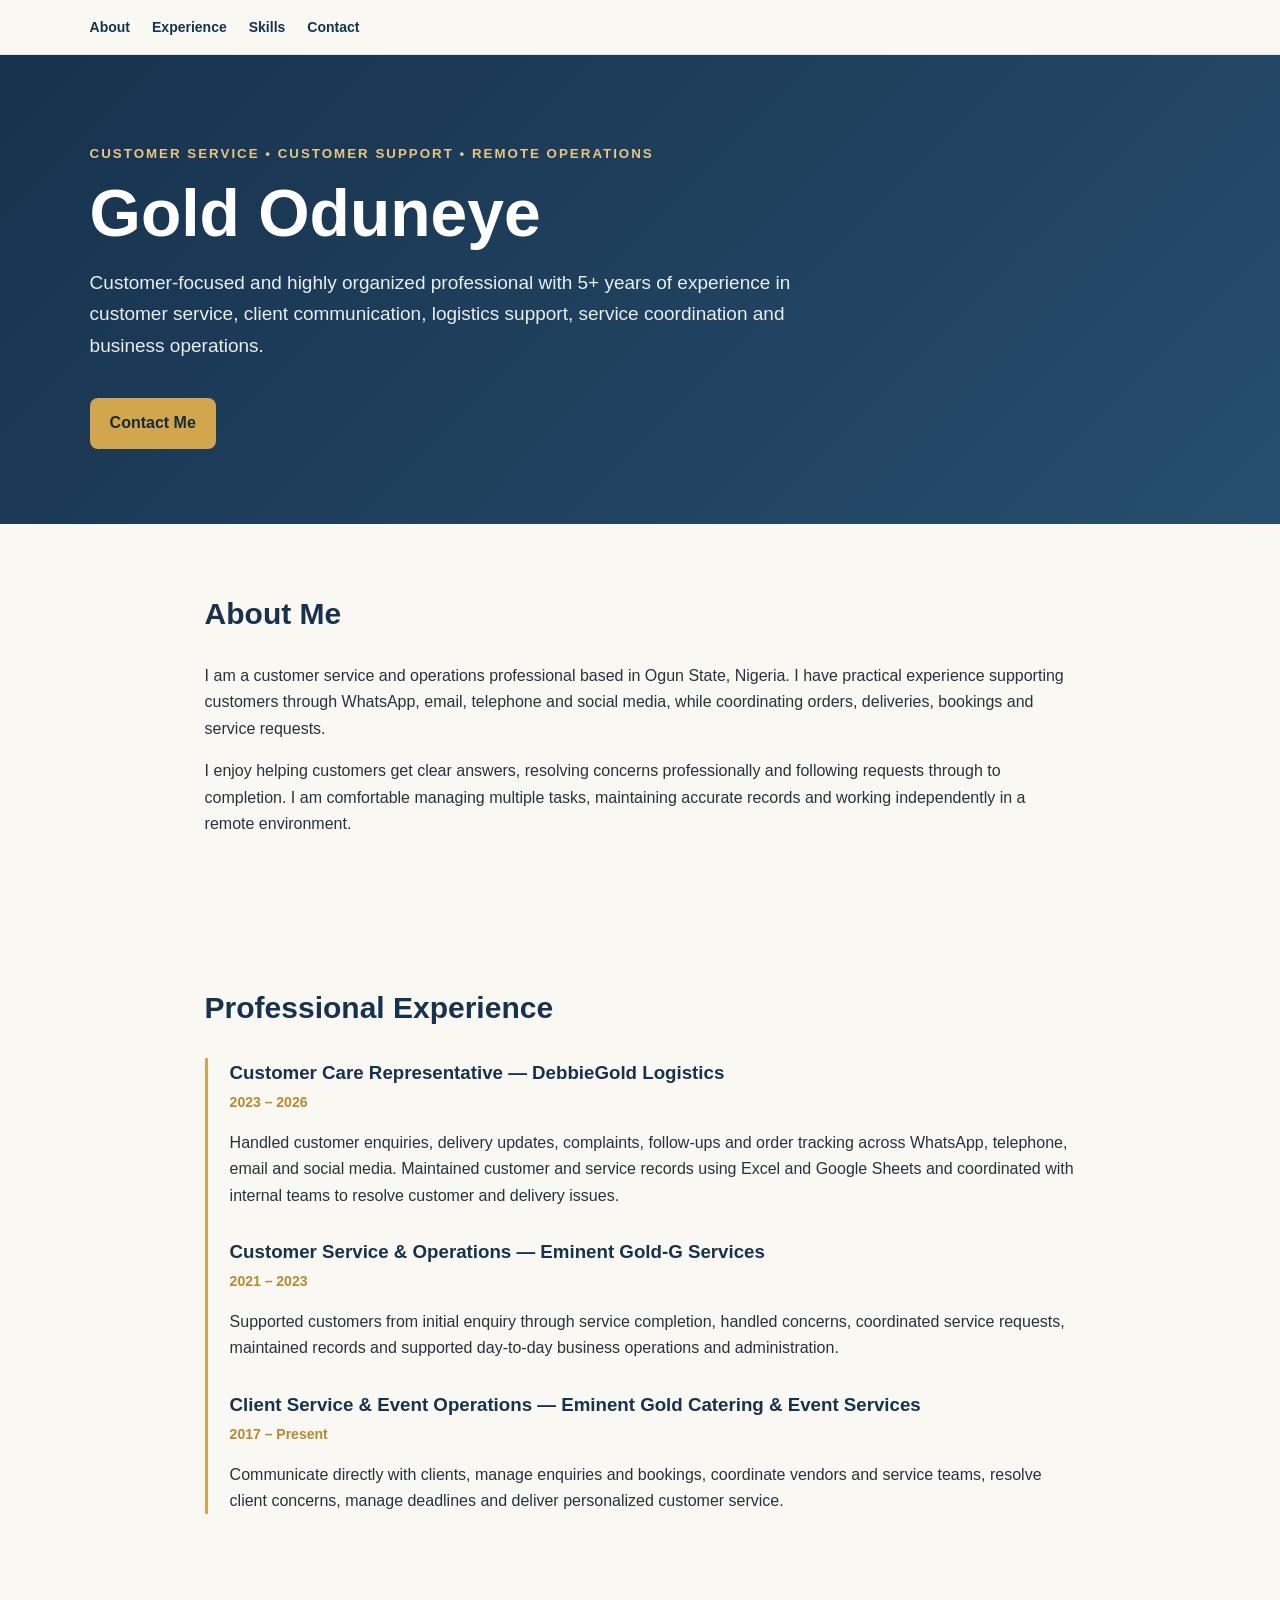
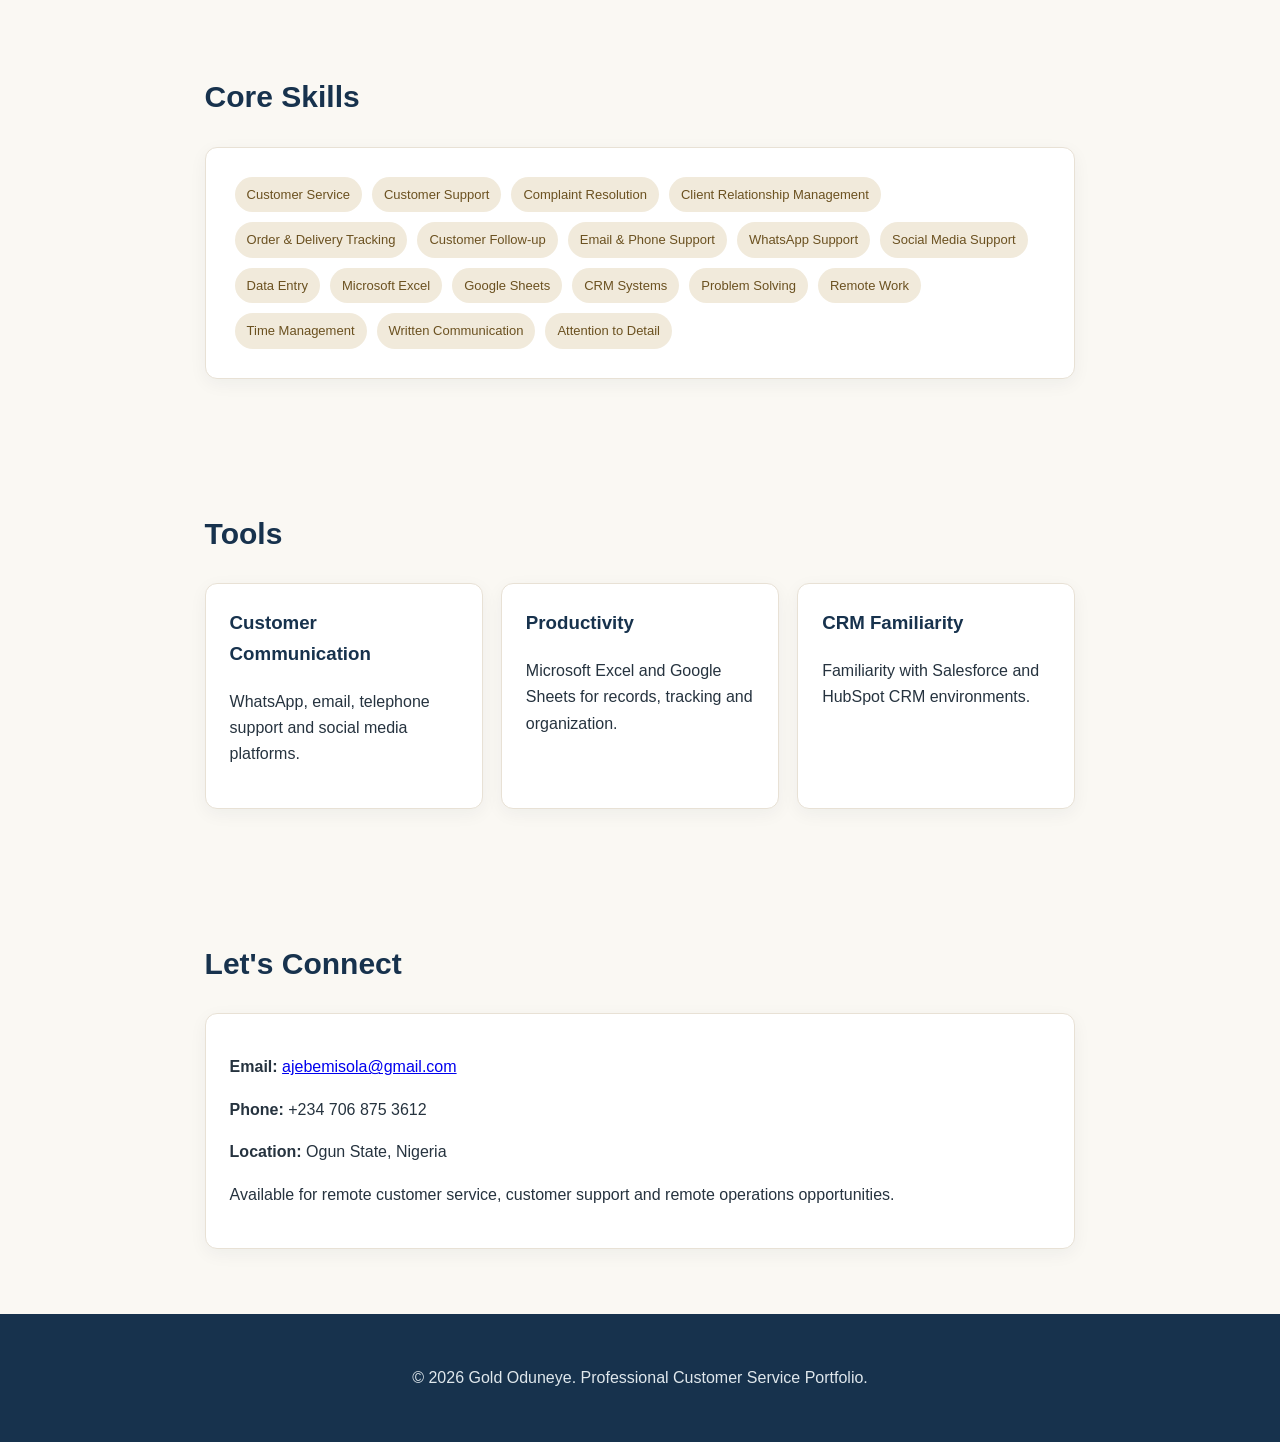
==== index.html @ 8d3b5a79 "Add files via upload" ====
<!doctype html>
<html lang="en">
<head>
<meta charset="utf-8">
<meta name="viewport" content="width=device-width,initial-scale=1">
<title>Gold Oduneye | Customer Service & Remote Operations</title>
<meta name="description" content="Professional portfolio of Gold Oduneye, Customer Service and Remote Operations professional.">
<style>
:root{--navy:#17324d;--gold:#b8892f;--cream:#faf8f3;--ink:#26333f;--muted:#65727d;--white:#fff}
*{box-sizing:border-box}body{margin:0;font-family:Arial,Helvetica,sans-serif;color:var(--ink);background:var(--cream);line-height:1.65}
nav{position:sticky;top:0;background:rgba(250,248,243,.97);border-bottom:1px solid #e8e1d5;padding:14px 7%;z-index:5}
nav a{color:var(--navy);text-decoration:none;margin-right:22px;font-weight:600;font-size:14px}
.hero{background:linear-gradient(135deg,var(--navy),#274e6e);color:#fff;padding:85px 7% 75px}
.hero small{color:#e7c77e;font-weight:700;letter-spacing:2px;text-transform:uppercase}
h1{font-size:clamp(38px,7vw,66px);line-height:1.05;margin:12px 0}
.hero p{max-width:760px;font-size:19px;color:#e9eef2}
.btn{display:inline-block;margin-top:18px;background:#d2a64d;color:#172b3e;text-decoration:none;font-weight:700;padding:12px 20px;border-radius:8px}
section{max-width:1050px;margin:auto;padding:65px 7%}
h2{font-size:30px;color:var(--navy);margin:0 0 25px}
.grid{display:grid;grid-template-columns:repeat(auto-fit,minmax(250px,1fr));gap:18px}
.card{background:var(--white);padding:24px;border-radius:12px;border:1px solid #e8e1d5;box-shadow:0 5px 18px rgba(20,40,55,.05)}
.card h3{color:var(--navy);margin-top:0}
.tag{display:inline-block;background:#f1eadb;color:#6b5120;border-radius:20px;padding:7px 12px;margin:5px;font-size:13px}
.timeline{border-left:3px solid #d2a64d;padding-left:22px}.timeline article{margin-bottom:28px}
.timeline h3{margin-bottom:2px;color:var(--navy)}.date{color:var(--gold);font-weight:700;font-size:14px}
footer{background:var(--navy);color:#dfe7ec;text-align:center;padding:35px 7%}footer a{color:#e7c77e}
</style>
</head>
<body>
<nav><a href="#about">About</a><a href="#experience">Experience</a><a href="#skills">Skills</a><a href="#contact">Contact</a></nav>
<header class="hero">
<small>Customer Service • Customer Support • Remote Operations</small>
<h1>Gold Oduneye</h1>
<p>Customer-focused and highly organized professional with 5+ years of experience in customer service, client communication, logistics support, service coordination and business operations.</p>
<a class="btn" href="mailto:ajebemisola@gmail.com">Contact Me</a>
</header>
<section id="about"><h2>About Me</h2>
<p>I am a customer service and operations professional based in Ogun State, Nigeria. I have practical experience supporting customers through WhatsApp, email, telephone and social media, while coordinating orders, deliveries, bookings and service requests.</p>
<p>I enjoy helping customers get clear answers, resolving concerns professionally and following requests through to completion. I am comfortable managing multiple tasks, maintaining accurate records and working independently in a remote environment.</p></section>
<section id="experience"><h2>Professional Experience</h2><div class="timeline">
<article><h3>Customer Care Representative — DebbieGold Logistics</h3><div class="date">2023 – 2026</div><p>Handled customer enquiries, delivery updates, complaints, follow-ups and order tracking across WhatsApp, telephone, email and social media. Maintained customer and service records using Excel and Google Sheets and coordinated with internal teams to resolve customer and delivery issues.</p></article>
<article><h3>Customer Service & Operations — Eminent Gold-G Services</h3><div class="date">2021 – 2023</div><p>Supported customers from initial enquiry through service completion, handled concerns, coordinated service requests, maintained records and supported day-to-day business operations and administration.</p></article>
<article><h3>Client Service & Event Operations — Eminent Gold Catering & Event Services</h3><div class="date">2017 – Present</div><p>Communicate directly with clients, manage enquiries and bookings, coordinate vendors and service teams, resolve client concerns, manage deadlines and deliver personalized customer service.</p></article>
</div></section>
<section id="skills"><h2>Core Skills</h2><div class="card">
<span class="tag">Customer Service</span><span class="tag">Customer Support</span><span class="tag">Complaint Resolution</span><span class="tag">Client Relationship Management</span><span class="tag">Order & Delivery Tracking</span><span class="tag">Customer Follow-up</span><span class="tag">Email & Phone Support</span><span class="tag">WhatsApp Support</span><span class="tag">Social Media Support</span><span class="tag">Data Entry</span><span class="tag">Microsoft Excel</span><span class="tag">Google Sheets</span><span class="tag">CRM Systems</span><span class="tag">Problem Solving</span><span class="tag">Remote Work</span><span class="tag">Time Management</span><span class="tag">Written Communication</span><span class="tag">Attention to Detail</span>
</div></section>
<section><h2>Tools</h2><div class="grid">
<div class="card"><h3>Customer Communication</h3><p>WhatsApp, email, telephone support and social media platforms.</p></div>
<div class="card"><h3>Productivity</h3><p>Microsoft Excel and Google Sheets for records, tracking and organization.</p></div>
<div class="card"><h3>CRM Familiarity</h3><p>Familiarity with Salesforce and HubSpot CRM environments.</p></div>
</div></section>
<section id="contact"><h2>Let's Connect</h2><div class="card">
<p><strong>Email:</strong> <a href="mailto:ajebemisola@gmail.com">ajebemisola@gmail.com</a></p>
<p><strong>Phone:</strong> +234 706 875 3612</p><p><strong>Location:</strong> Ogun State, Nigeria</p>
<p>Available for remote customer service, customer support and remote operations opportunities.</p>
</div></section>
<footer><p>© 2026 Gold Oduneye. Professional Customer Service Portfolio.</p></footer>
</body></html>
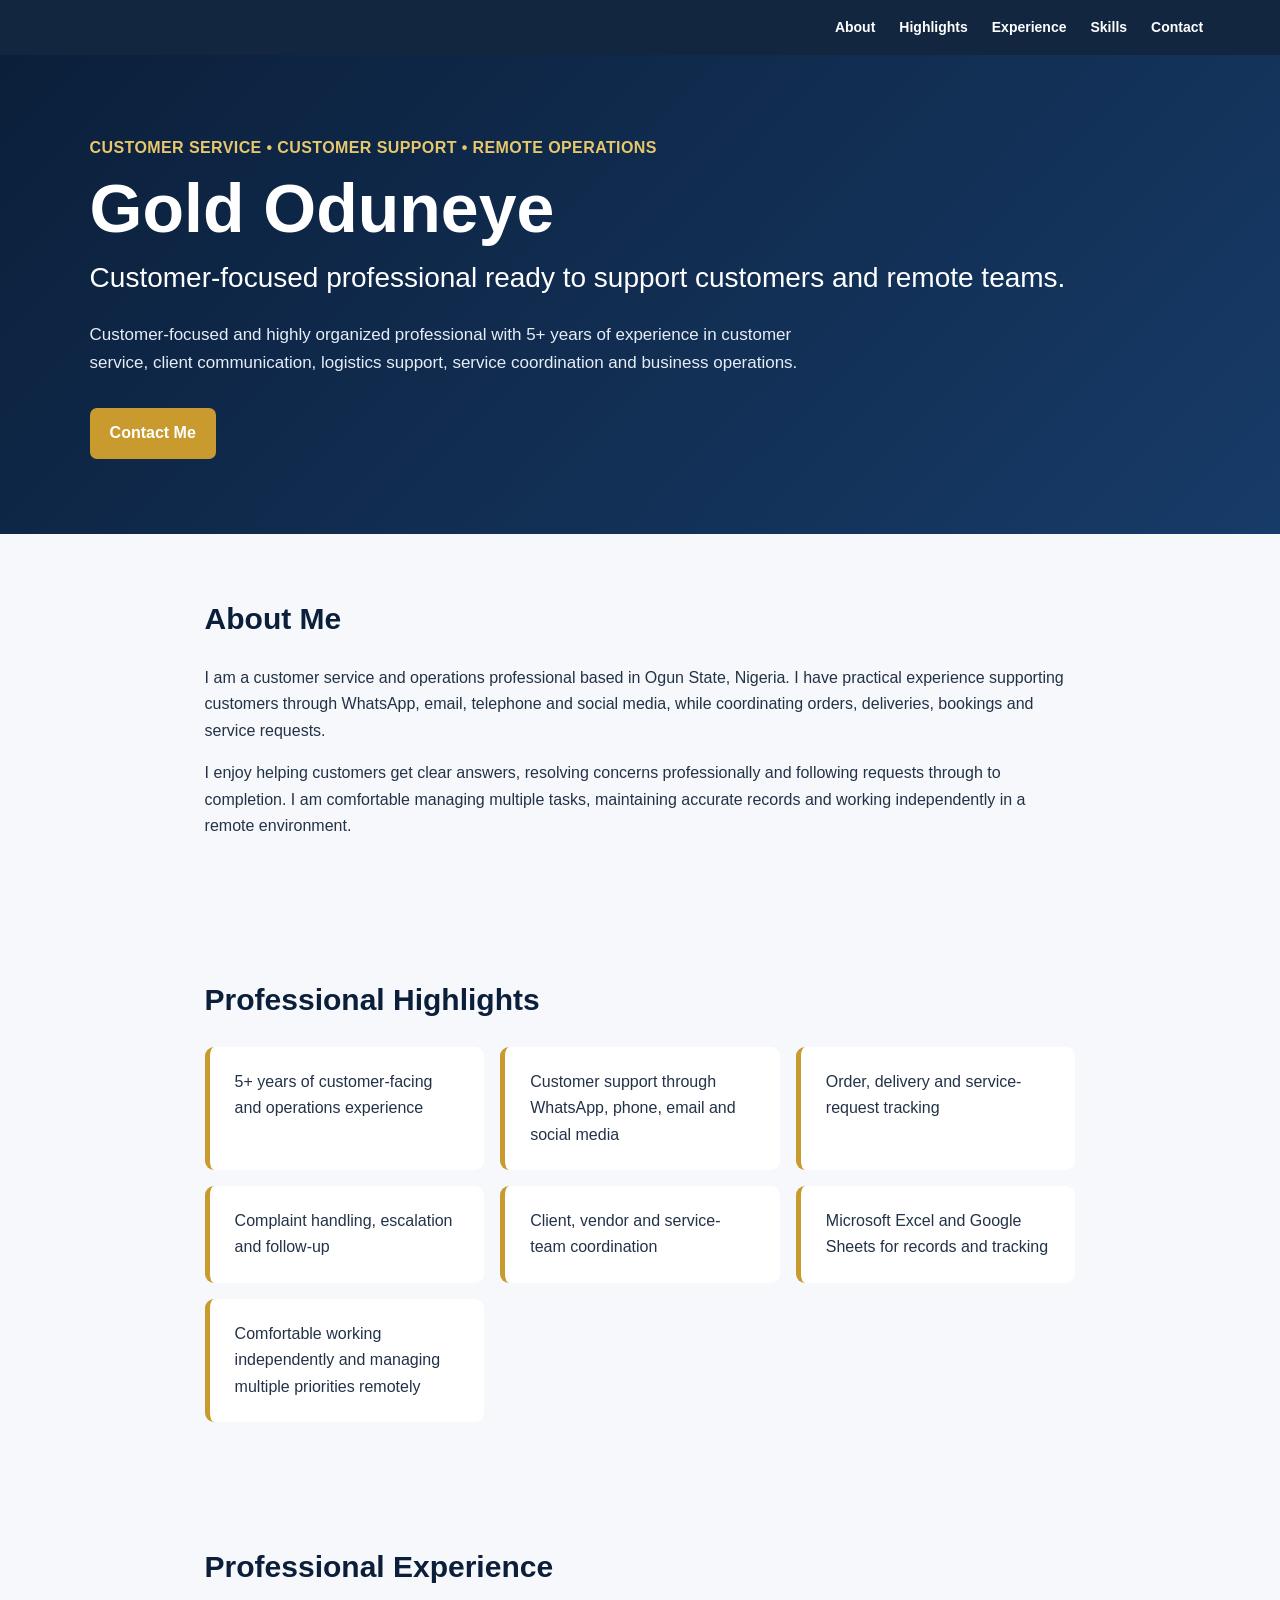
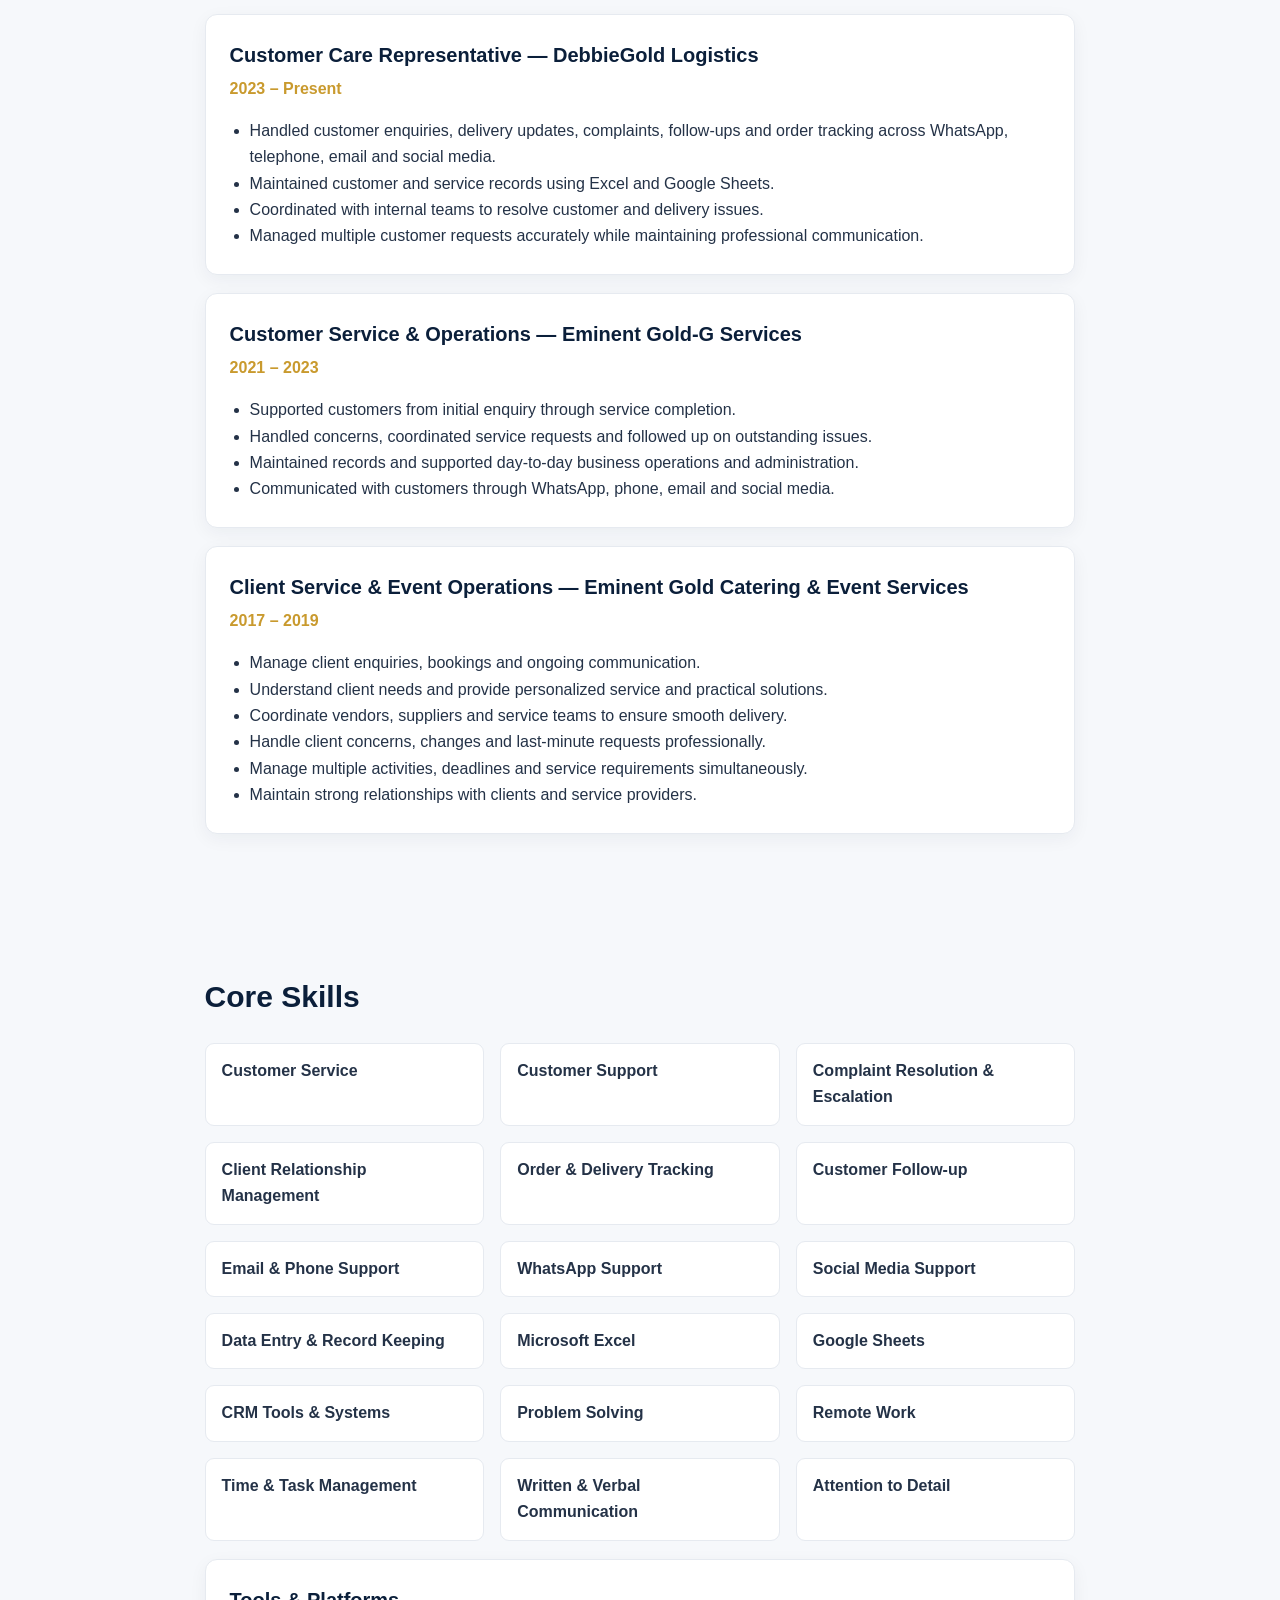
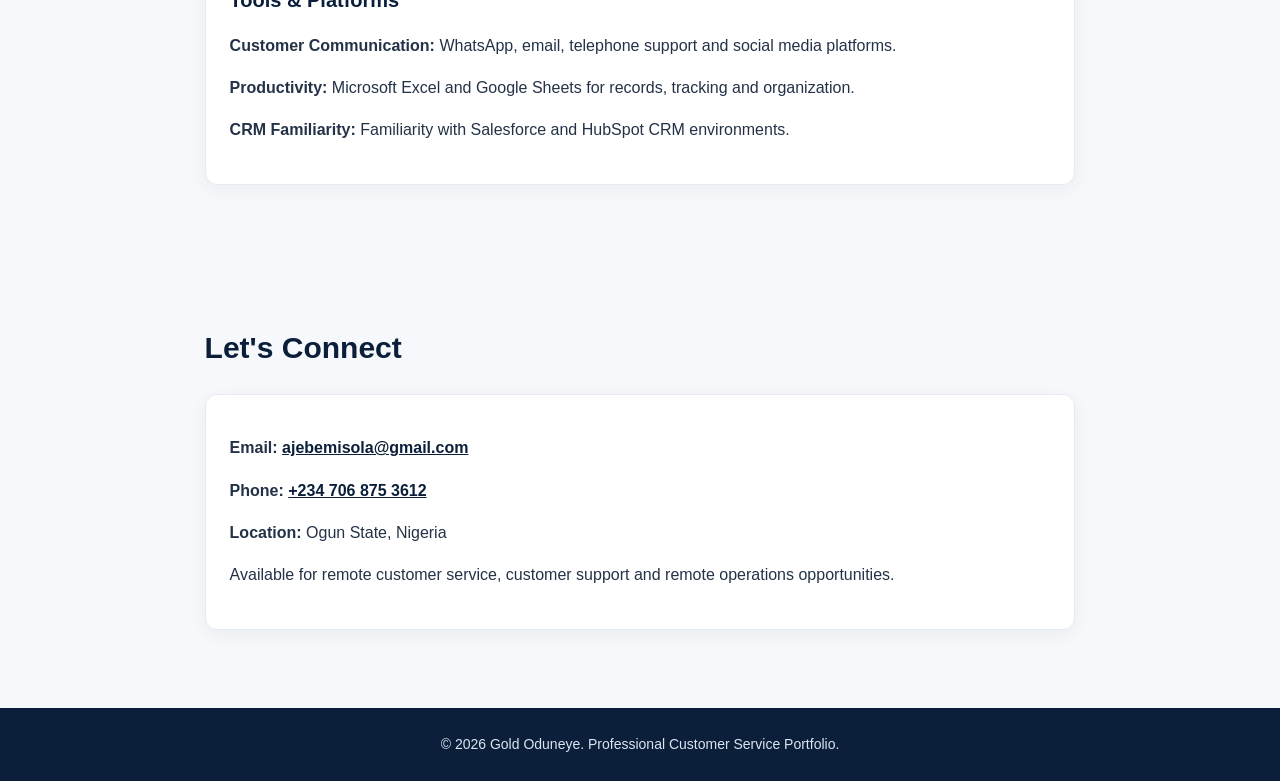
==== commit 11e2ee34: "Add files via upload" ====
--- a/index.html
+++ b/index.html
@@ -1,59 +1,69 @@
-<!doctype html>
+<!DOCTYPE html>
 <html lang="en">
 <head>
-<meta charset="utf-8">
-<meta name="viewport" content="width=device-width,initial-scale=1">
-<title>Gold Oduneye | Customer Service & Remote Operations</title>
-<meta name="description" content="Professional portfolio of Gold Oduneye, Customer Service and Remote Operations professional.">
+<meta charset="UTF-8">
+<meta name="viewport" content="width=device-width, initial-scale=1.0">
+<title>Gold Oduneye | Customer Service Portfolio</title>
+<meta name="description" content="Professional portfolio of Gold Oduneye — Customer Service, Customer Support and Remote Operations professional.">
 <style>
-:root{--navy:#17324d;--gold:#b8892f;--cream:#faf8f3;--ink:#26333f;--muted:#65727d;--white:#fff}
-*{box-sizing:border-box}body{margin:0;font-family:Arial,Helvetica,sans-serif;color:var(--ink);background:var(--cream);line-height:1.65}
-nav{position:sticky;top:0;background:rgba(250,248,243,.97);border-bottom:1px solid #e8e1d5;padding:14px 7%;z-index:5}
-nav a{color:var(--navy);text-decoration:none;margin-right:22px;font-weight:600;font-size:14px}
-.hero{background:linear-gradient(135deg,var(--navy),#274e6e);color:#fff;padding:85px 7% 75px}
-.hero small{color:#e7c77e;font-weight:700;letter-spacing:2px;text-transform:uppercase}
-h1{font-size:clamp(38px,7vw,66px);line-height:1.05;margin:12px 0}
-.hero p{max-width:760px;font-size:19px;color:#e9eef2}
-.btn{display:inline-block;margin-top:18px;background:#d2a64d;color:#172b3e;text-decoration:none;font-weight:700;padding:12px 20px;border-radius:8px}
-section{max-width:1050px;margin:auto;padding:65px 7%}
-h2{font-size:30px;color:var(--navy);margin:0 0 25px}
-.grid{display:grid;grid-template-columns:repeat(auto-fit,minmax(250px,1fr));gap:18px}
-.card{background:var(--white);padding:24px;border-radius:12px;border:1px solid #e8e1d5;box-shadow:0 5px 18px rgba(20,40,55,.05)}
-.card h3{color:var(--navy);margin-top:0}
-.tag{display:inline-block;background:#f1eadb;color:#6b5120;border-radius:20px;padding:7px 12px;margin:5px;font-size:13px}
-.timeline{border-left:3px solid #d2a64d;padding-left:22px}.timeline article{margin-bottom:28px}
-.timeline h3{margin-bottom:2px;color:var(--navy)}.date{color:var(--gold);font-weight:700;font-size:14px}
-footer{background:var(--navy);color:#dfe7ec;text-align:center;padding:35px 7%}footer a{color:#e7c77e}
+:root{--navy:#0b1f3a;--gold:#c99a2e;--light:#f6f8fb;--text:#243247;--white:#fff;--border:#e6eaf0}
+*{box-sizing:border-box}html{scroll-behavior:smooth}body{margin:0;font-family:Arial,Helvetica,sans-serif;color:var(--text);background:var(--light);line-height:1.65}
+nav{position:sticky;top:0;z-index:10;background:rgba(11,31,58,.97);padding:16px 6%;display:flex;justify-content:flex-end;gap:24px}
+nav a{color:#fff;text-decoration:none;font-weight:600;font-size:14px}
+.hero{background:linear-gradient(135deg,var(--navy),#173b68);color:#fff;padding:80px 7% 75px}
+.eyebrow{color:#e7c76b;font-weight:700;letter-spacing:.4px;margin-bottom:12px}
+h1{font-size:clamp(40px,7vw,68px);margin:0 0 10px;line-height:1.05}
+.hero h2{font-size:clamp(20px,3vw,28px);font-weight:500;margin:0 0 20px}.hero p{max-width:760px;color:#e6edf7;font-size:17px}
+.btn{display:inline-block;margin-top:14px;background:var(--gold);color:#fff;padding:12px 20px;border-radius:7px;text-decoration:none;font-weight:700}
+section{max-width:1050px;margin:auto;padding:60px 7%}h2.section-title{color:var(--navy);font-size:30px;margin:0 0 22px}
+.card{background:var(--white);border:1px solid var(--border);border-radius:12px;padding:24px;margin:18px 0;box-shadow:0 5px 18px rgba(11,31,58,.05)}
+.card h3{color:var(--navy);margin:0 0 4px;font-size:20px}.date{color:var(--gold);font-weight:700;margin-bottom:14px}
+ul{padding-left:20px;margin-bottom:0}.grid{display:grid;grid-template-columns:repeat(auto-fit,minmax(230px,1fr));gap:16px}
+.skill{background:#fff;border:1px solid var(--border);border-radius:9px;padding:14px 16px;font-weight:600}
+.highlight{background:#fff;border-left:5px solid var(--gold);padding:22px 25px;border-radius:9px}
+.contact a{color:var(--navy);font-weight:700}footer{text-align:center;background:var(--navy);color:#dbe5f2;padding:25px 7%;font-size:14px}
+@media(max-width:600px){nav{justify-content:center;gap:15px;padding:13px 8px}nav a{font-size:13px}.hero{padding:60px 7%}section{padding:45px 7%}}
 </style>
 </head>
 <body>
-<nav><a href="#about">About</a><a href="#experience">Experience</a><a href="#skills">Skills</a><a href="#contact">Contact</a></nav>
+<nav><a href="#about">About</a><a href="#highlights">Highlights</a><a href="#experience">Experience</a><a href="#skills">Skills</a><a href="#contact">Contact</a></nav>
 <header class="hero">
-<small>Customer Service • Customer Support • Remote Operations</small>
+<div class="eyebrow">CUSTOMER SERVICE • CUSTOMER SUPPORT • REMOTE OPERATIONS</div>
 <h1>Gold Oduneye</h1>
+<h2>Customer-focused professional ready to support customers and remote teams.</h2>
 <p>Customer-focused and highly organized professional with 5+ years of experience in customer service, client communication, logistics support, service coordination and business operations.</p>
-<a class="btn" href="mailto:ajebemisola@gmail.com">Contact Me</a>
+<a class="btn" href="#contact">Contact Me</a>
 </header>
-<section id="about"><h2>About Me</h2>
+<section id="about"><h2 class="section-title">About Me</h2>
 <p>I am a customer service and operations professional based in Ogun State, Nigeria. I have practical experience supporting customers through WhatsApp, email, telephone and social media, while coordinating orders, deliveries, bookings and service requests.</p>
 <p>I enjoy helping customers get clear answers, resolving concerns professionally and following requests through to completion. I am comfortable managing multiple tasks, maintaining accurate records and working independently in a remote environment.</p></section>
-<section id="experience"><h2>Professional Experience</h2><div class="timeline">
-<article><h3>Customer Care Representative — DebbieGold Logistics</h3><div class="date">2023 – 2026</div><p>Handled customer enquiries, delivery updates, complaints, follow-ups and order tracking across WhatsApp, telephone, email and social media. Maintained customer and service records using Excel and Google Sheets and coordinated with internal teams to resolve customer and delivery issues.</p></article>
-<article><h3>Customer Service & Operations — Eminent Gold-G Services</h3><div class="date">2021 – 2023</div><p>Supported customers from initial enquiry through service completion, handled concerns, coordinated service requests, maintained records and supported day-to-day business operations and administration.</p></article>
-<article><h3>Client Service & Event Operations — Eminent Gold Catering & Event Services</h3><div class="date">2017 – Present</div><p>Communicate directly with clients, manage enquiries and bookings, coordinate vendors and service teams, resolve client concerns, manage deadlines and deliver personalized customer service.</p></article>
+<section id="highlights"><h2 class="section-title">Professional Highlights</h2>
+<div class="grid">
+<div class="highlight">5+ years of customer-facing and operations experience</div>
+<div class="highlight">Customer support through WhatsApp, phone, email and social media</div>
+<div class="highlight">Order, delivery and service-request tracking</div>
+<div class="highlight">Complaint handling, escalation and follow-up</div>
+<div class="highlight">Client, vendor and service-team coordination</div>
+<div class="highlight">Microsoft Excel and Google Sheets for records and tracking</div>
+<div class="highlight">Comfortable working independently and managing multiple priorities remotely</div>
 </div></section>
-<section id="skills"><h2>Core Skills</h2><div class="card">
-<span class="tag">Customer Service</span><span class="tag">Customer Support</span><span class="tag">Complaint Resolution</span><span class="tag">Client Relationship Management</span><span class="tag">Order & Delivery Tracking</span><span class="tag">Customer Follow-up</span><span class="tag">Email & Phone Support</span><span class="tag">WhatsApp Support</span><span class="tag">Social Media Support</span><span class="tag">Data Entry</span><span class="tag">Microsoft Excel</span><span class="tag">Google Sheets</span><span class="tag">CRM Systems</span><span class="tag">Problem Solving</span><span class="tag">Remote Work</span><span class="tag">Time Management</span><span class="tag">Written Communication</span><span class="tag">Attention to Detail</span>
-</div></section>
-<section><h2>Tools</h2><div class="grid">
-<div class="card"><h3>Customer Communication</h3><p>WhatsApp, email, telephone support and social media platforms.</p></div>
-<div class="card"><h3>Productivity</h3><p>Microsoft Excel and Google Sheets for records, tracking and organization.</p></div>
-<div class="card"><h3>CRM Familiarity</h3><p>Familiarity with Salesforce and HubSpot CRM environments.</p></div>
-</div></section>
-<section id="contact"><h2>Let's Connect</h2><div class="card">
+<section id="experience"><h2 class="section-title">Professional Experience</h2>
+<div class="card"><h3>Customer Care Representative — DebbieGold Logistics</h3><div class="date">2023 – Present</div>
+<ul><li>Handled customer enquiries, delivery updates, complaints, follow-ups and order tracking across WhatsApp, telephone, email and social media.</li><li>Maintained customer and service records using Excel and Google Sheets.</li><li>Coordinated with internal teams to resolve customer and delivery issues.</li><li>Managed multiple customer requests accurately while maintaining professional communication.</li></ul></div>
+<div class="card"><h3>Customer Service &amp; Operations — Eminent Gold-G Services</h3><div class="date">2021 – 2023</div>
+<ul><li>Supported customers from initial enquiry through service completion.</li><li>Handled concerns, coordinated service requests and followed up on outstanding issues.</li><li>Maintained records and supported day-to-day business operations and administration.</li><li>Communicated with customers through WhatsApp, phone, email and social media.</li></ul></div>
+<div class="card"><h3>Client Service &amp; Event Operations — Eminent Gold Catering &amp; Event Services</h3><div class="date">2017 – 2019</div>
+<ul><li>Manage client enquiries, bookings and ongoing communication.</li><li>Understand client needs and provide personalized service and practical solutions.</li><li>Coordinate vendors, suppliers and service teams to ensure smooth delivery.</li><li>Handle client concerns, changes and last-minute requests professionally.</li><li>Manage multiple activities, deadlines and service requirements simultaneously.</li><li>Maintain strong relationships with clients and service providers.</li></ul></div>
+</section>
+<section id="skills"><h2 class="section-title">Core Skills</h2>
+<div class="grid">
+<div class="skill">Customer Service</div><div class="skill">Customer Support</div><div class="skill">Complaint Resolution &amp; Escalation</div><div class="skill">Client Relationship Management</div><div class="skill">Order &amp; Delivery Tracking</div><div class="skill">Customer Follow-up</div><div class="skill">Email &amp; Phone Support</div><div class="skill">WhatsApp Support</div><div class="skill">Social Media Support</div><div class="skill">Data Entry &amp; Record Keeping</div><div class="skill">Microsoft Excel</div><div class="skill">Google Sheets</div><div class="skill">CRM Tools &amp; Systems</div><div class="skill">Problem Solving</div><div class="skill">Remote Work</div><div class="skill">Time &amp; Task Management</div><div class="skill">Written &amp; Verbal Communication</div><div class="skill">Attention to Detail</div>
+</div>
+<div class="card"><h3>Tools &amp; Platforms</h3><p><strong>Customer Communication:</strong> WhatsApp, email, telephone support and social media platforms.</p><p><strong>Productivity:</strong> Microsoft Excel and Google Sheets for records, tracking and organization.</p><p><strong>CRM Familiarity:</strong> Familiarity with Salesforce and HubSpot CRM environments.</p></div>
+</section>
+<section id="contact"><h2 class="section-title">Let's Connect</h2><div class="card contact">
 <p><strong>Email:</strong> <a href="mailto:ajebemisola@gmail.com">ajebemisola@gmail.com</a></p>
-<p><strong>Phone:</strong> +234 706 875 3612</p><p><strong>Location:</strong> Ogun State, Nigeria</p>
-<p>Available for remote customer service, customer support and remote operations opportunities.</p>
-</div></section>
-<footer><p>© 2026 Gold Oduneye. Professional Customer Service Portfolio.</p></footer>
+<p><strong>Phone:</strong> <a href="tel:+2347068753612">+234 706 875 3612</a></p><p><strong>Location:</strong> Ogun State, Nigeria</p>
+<p>Available for remote customer service, customer support and remote operations opportunities.</p></div></section>
+<footer>© 2026 Gold Oduneye. Professional Customer Service Portfolio.</footer>
 </body></html>
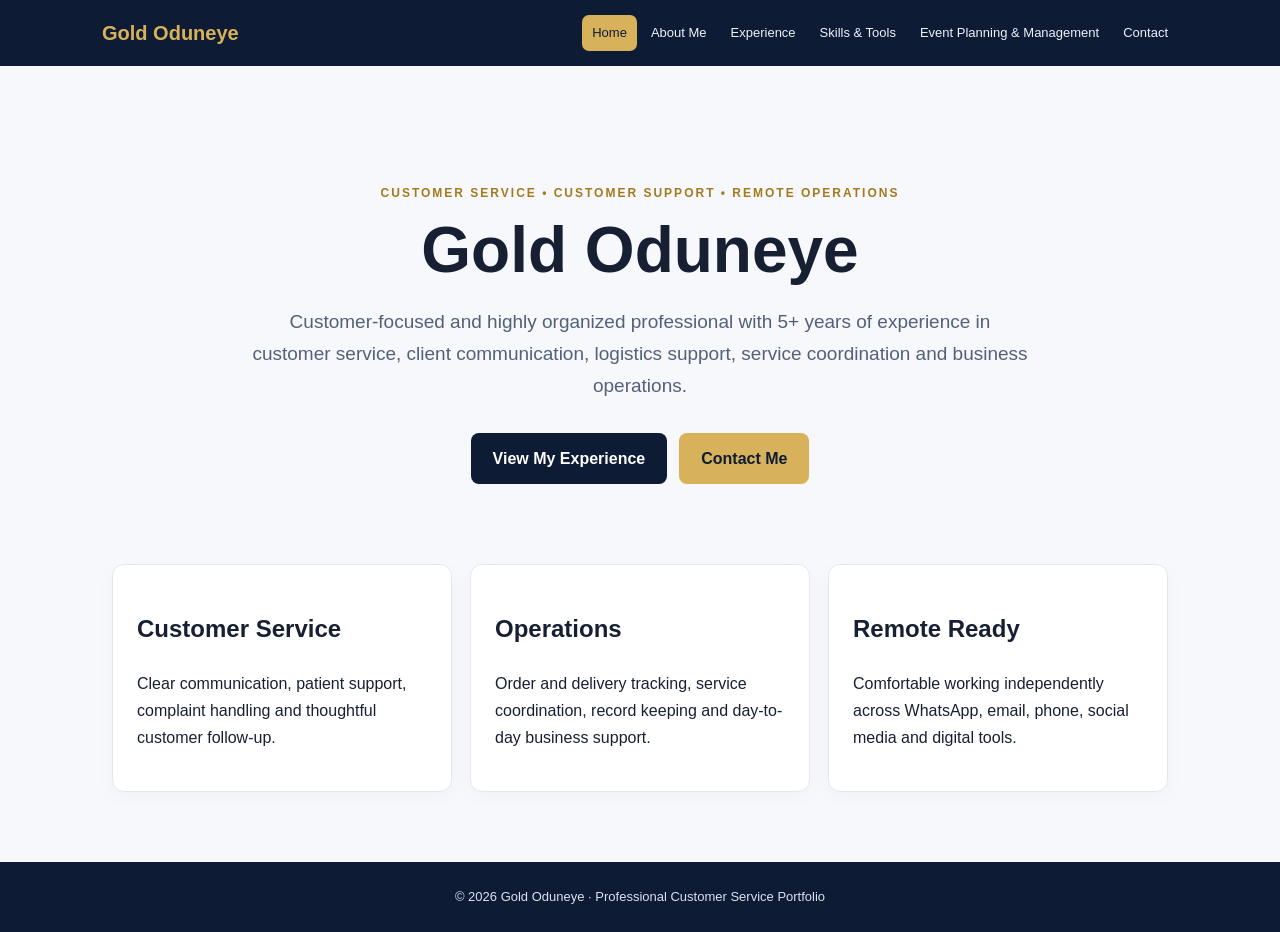
==== commit 7a99268b: "Add files via upload" ====
--- a/index.html
+++ b/index.html
@@ -1,69 +1 @@
-<!DOCTYPE html>
-<html lang="en">
-<head>
-<meta charset="UTF-8">
-<meta name="viewport" content="width=device-width, initial-scale=1.0">
-<title>Gold Oduneye | Customer Service Portfolio</title>
-<meta name="description" content="Professional portfolio of Gold Oduneye — Customer Service, Customer Support and Remote Operations professional.">
-<style>
-:root{--navy:#0b1f3a;--gold:#c99a2e;--light:#f6f8fb;--text:#243247;--white:#fff;--border:#e6eaf0}
-*{box-sizing:border-box}html{scroll-behavior:smooth}body{margin:0;font-family:Arial,Helvetica,sans-serif;color:var(--text);background:var(--light);line-height:1.65}
-nav{position:sticky;top:0;z-index:10;background:rgba(11,31,58,.97);padding:16px 6%;display:flex;justify-content:flex-end;gap:24px}
-nav a{color:#fff;text-decoration:none;font-weight:600;font-size:14px}
-.hero{background:linear-gradient(135deg,var(--navy),#173b68);color:#fff;padding:80px 7% 75px}
-.eyebrow{color:#e7c76b;font-weight:700;letter-spacing:.4px;margin-bottom:12px}
-h1{font-size:clamp(40px,7vw,68px);margin:0 0 10px;line-height:1.05}
-.hero h2{font-size:clamp(20px,3vw,28px);font-weight:500;margin:0 0 20px}.hero p{max-width:760px;color:#e6edf7;font-size:17px}
-.btn{display:inline-block;margin-top:14px;background:var(--gold);color:#fff;padding:12px 20px;border-radius:7px;text-decoration:none;font-weight:700}
-section{max-width:1050px;margin:auto;padding:60px 7%}h2.section-title{color:var(--navy);font-size:30px;margin:0 0 22px}
-.card{background:var(--white);border:1px solid var(--border);border-radius:12px;padding:24px;margin:18px 0;box-shadow:0 5px 18px rgba(11,31,58,.05)}
-.card h3{color:var(--navy);margin:0 0 4px;font-size:20px}.date{color:var(--gold);font-weight:700;margin-bottom:14px}
-ul{padding-left:20px;margin-bottom:0}.grid{display:grid;grid-template-columns:repeat(auto-fit,minmax(230px,1fr));gap:16px}
-.skill{background:#fff;border:1px solid var(--border);border-radius:9px;padding:14px 16px;font-weight:600}
-.highlight{background:#fff;border-left:5px solid var(--gold);padding:22px 25px;border-radius:9px}
-.contact a{color:var(--navy);font-weight:700}footer{text-align:center;background:var(--navy);color:#dbe5f2;padding:25px 7%;font-size:14px}
-@media(max-width:600px){nav{justify-content:center;gap:15px;padding:13px 8px}nav a{font-size:13px}.hero{padding:60px 7%}section{padding:45px 7%}}
-</style>
-</head>
-<body>
-<nav><a href="#about">About</a><a href="#highlights">Highlights</a><a href="#experience">Experience</a><a href="#skills">Skills</a><a href="#contact">Contact</a></nav>
-<header class="hero">
-<div class="eyebrow">CUSTOMER SERVICE • CUSTOMER SUPPORT • REMOTE OPERATIONS</div>
-<h1>Gold Oduneye</h1>
-<h2>Customer-focused professional ready to support customers and remote teams.</h2>
-<p>Customer-focused and highly organized professional with 5+ years of experience in customer service, client communication, logistics support, service coordination and business operations.</p>
-<a class="btn" href="#contact">Contact Me</a>
-</header>
-<section id="about"><h2 class="section-title">About Me</h2>
-<p>I am a customer service and operations professional based in Ogun State, Nigeria. I have practical experience supporting customers through WhatsApp, email, telephone and social media, while coordinating orders, deliveries, bookings and service requests.</p>
-<p>I enjoy helping customers get clear answers, resolving concerns professionally and following requests through to completion. I am comfortable managing multiple tasks, maintaining accurate records and working independently in a remote environment.</p></section>
-<section id="highlights"><h2 class="section-title">Professional Highlights</h2>
-<div class="grid">
-<div class="highlight">5+ years of customer-facing and operations experience</div>
-<div class="highlight">Customer support through WhatsApp, phone, email and social media</div>
-<div class="highlight">Order, delivery and service-request tracking</div>
-<div class="highlight">Complaint handling, escalation and follow-up</div>
-<div class="highlight">Client, vendor and service-team coordination</div>
-<div class="highlight">Microsoft Excel and Google Sheets for records and tracking</div>
-<div class="highlight">Comfortable working independently and managing multiple priorities remotely</div>
-</div></section>
-<section id="experience"><h2 class="section-title">Professional Experience</h2>
-<div class="card"><h3>Customer Care Representative — DebbieGold Logistics</h3><div class="date">2023 – Present</div>
-<ul><li>Handled customer enquiries, delivery updates, complaints, follow-ups and order tracking across WhatsApp, telephone, email and social media.</li><li>Maintained customer and service records using Excel and Google Sheets.</li><li>Coordinated with internal teams to resolve customer and delivery issues.</li><li>Managed multiple customer requests accurately while maintaining professional communication.</li></ul></div>
-<div class="card"><h3>Customer Service &amp; Operations — Eminent Gold-G Services</h3><div class="date">2021 – 2023</div>
-<ul><li>Supported customers from initial enquiry through service completion.</li><li>Handled concerns, coordinated service requests and followed up on outstanding issues.</li><li>Maintained records and supported day-to-day business operations and administration.</li><li>Communicated with customers through WhatsApp, phone, email and social media.</li></ul></div>
-<div class="card"><h3>Client Service &amp; Event Operations — Eminent Gold Catering &amp; Event Services</h3><div class="date">2017 – 2019</div>
-<ul><li>Manage client enquiries, bookings and ongoing communication.</li><li>Understand client needs and provide personalized service and practical solutions.</li><li>Coordinate vendors, suppliers and service teams to ensure smooth delivery.</li><li>Handle client concerns, changes and last-minute requests professionally.</li><li>Manage multiple activities, deadlines and service requirements simultaneously.</li><li>Maintain strong relationships with clients and service providers.</li></ul></div>
-</section>
-<section id="skills"><h2 class="section-title">Core Skills</h2>
-<div class="grid">
-<div class="skill">Customer Service</div><div class="skill">Customer Support</div><div class="skill">Complaint Resolution &amp; Escalation</div><div class="skill">Client Relationship Management</div><div class="skill">Order &amp; Delivery Tracking</div><div class="skill">Customer Follow-up</div><div class="skill">Email &amp; Phone Support</div><div class="skill">WhatsApp Support</div><div class="skill">Social Media Support</div><div class="skill">Data Entry &amp; Record Keeping</div><div class="skill">Microsoft Excel</div><div class="skill">Google Sheets</div><div class="skill">CRM Tools &amp; Systems</div><div class="skill">Problem Solving</div><div class="skill">Remote Work</div><div class="skill">Time &amp; Task Management</div><div class="skill">Written &amp; Verbal Communication</div><div class="skill">Attention to Detail</div>
-</div>
-<div class="card"><h3>Tools &amp; Platforms</h3><p><strong>Customer Communication:</strong> WhatsApp, email, telephone support and social media platforms.</p><p><strong>Productivity:</strong> Microsoft Excel and Google Sheets for records, tracking and organization.</p><p><strong>CRM Familiarity:</strong> Familiarity with Salesforce and HubSpot CRM environments.</p></div>
-</section>
-<section id="contact"><h2 class="section-title">Let's Connect</h2><div class="card contact">
-<p><strong>Email:</strong> <a href="mailto:ajebemisola@gmail.com">ajebemisola@gmail.com</a></p>
-<p><strong>Phone:</strong> <a href="tel:+2347068753612">+234 706 875 3612</a></p><p><strong>Location:</strong> Ogun State, Nigeria</p>
-<p>Available for remote customer service, customer support and remote operations opportunities.</p></div></section>
-<footer>© 2026 Gold Oduneye. Professional Customer Service Portfolio.</footer>
-</body></html>+<!doctype html><html><head><meta charset="utf-8"><meta name="viewport" content="width=device-width,initial-scale=1"><title>Gold Oduneye | Professional Portfolio</title><link rel="stylesheet" href="style.css"></head><body><header><div class="nav"><a class="brand" href="index.html">Gold Oduneye</a><nav><a class="active" href="index.html">Home</a><a class="" href="about.html">About Me</a><a class="" href="experience.html">Experience</a><a class="" href="skills.html">Skills &amp; Tools</a><a class="" href="event-planning.html">Event Planning &amp; Management</a><a class="" href="contact.html">Contact</a></nav></div></header><main class="hero"><p class="eyebrow">CUSTOMER SERVICE • CUSTOMER SUPPORT • REMOTE OPERATIONS</p><h1>Gold Oduneye</h1><p class="lead">Customer-focused and highly organized professional with 5+ years of experience in customer service, client communication, logistics support, service coordination and business operations.</p><div class="actions"><a class="button" href="experience.html">View My Experience</a><a class="button secondary" href="contact.html">Contact Me</a></div></main><section class="cards"><article><h2>Customer Service</h2><p>Clear communication, patient support, complaint handling and thoughtful customer follow-up.</p></article><article><h2>Operations</h2><p>Order and delivery tracking, service coordination, record keeping and day-to-day business support.</p></article><article><h2>Remote Ready</h2><p>Comfortable working independently across WhatsApp, email, phone, social media and digital tools.</p></article></section><footer>© 2026 Gold Oduneye · Professional Customer Service Portfolio</footer></body></html>
--- a/style.css
+++ b/style.css
@@ -0,0 +1 @@
+*{box-sizing:border-box}body{margin:0;font-family:Arial,Helvetica,sans-serif;color:#172033;background:#f7f8fb;line-height:1.7}header{background:#0d1b35;color:#fff;position:sticky;top:0;z-index:10}.nav{max-width:1120px;margin:auto;padding:15px 22px;display:flex;align-items:center;justify-content:space-between;gap:18px}.brand{color:#d8b25a;text-decoration:none;font-weight:800;font-size:20px}nav{display:flex;gap:4px;flex-wrap:wrap;justify-content:flex-end}nav a{color:#eef2f8;text-decoration:none;padding:7px 10px;border-radius:7px;font-size:13px}nav a:hover,nav a.active{background:#d8b25a;color:#0d1b35}.hero,.page{max-width:1000px;margin:auto}.hero{text-align:center;padding:105px 24px 80px}.page{padding:70px 24px 90px;min-height:calc(100vh - 100px)}.eyebrow{color:#a47a20;font-size:12px;font-weight:800;letter-spacing:2px}.hero h1,.page h1{font-size:clamp(38px,7vw,64px);line-height:1.1;margin:12px 0}.page h1{font-size:44px}.lead{font-size:19px;max-width:780px;margin:20px auto;color:#526078}.actions{margin-top:30px;display:flex;justify-content:center;gap:12px;flex-wrap:wrap}.button{display:inline-block;padding:12px 22px;background:#0d1b35;color:white;text-decoration:none;border-radius:8px;font-weight:700}.button.secondary{background:#d8b25a;color:#0d1b35}.cards{max-width:1100px;margin:0 auto 70px;padding:0 22px;display:grid;grid-template-columns:repeat(auto-fit,minmax(220px,1fr));gap:18px}.cards article,.timeline article,.contact,.note{background:white;border:1px solid #e4e7ee;border-radius:12px;padding:24px;box-shadow:0 5px 20px #0d1b3508}.page h2{color:#0d1b35;margin-bottom:6px}.timeline{display:grid;gap:20px}.timeline span{color:#a47a20;font-weight:700}.timeline ul{padding-left:20px}.tags{display:flex;flex-wrap:wrap;gap:10px;margin:25px 0 45px}.tags span{background:white;border:1px solid #e1e5ec;padding:9px 13px;border-radius:30px}.contact{max-width:650px}.contact p{padding:12px 0;border-bottom:1px solid #edf0f5}.contact a{color:#8a6519}footer{text-align:center;background:#0d1b35;color:#dce2ed;padding:24px;font-size:13px}@media(max-width:800px){.nav{align-items:flex-start;flex-direction:column}nav{justify-content:flex-start}.hero{padding-top:65px}.page{padding-top:50px}.page h1{font-size:38px}}
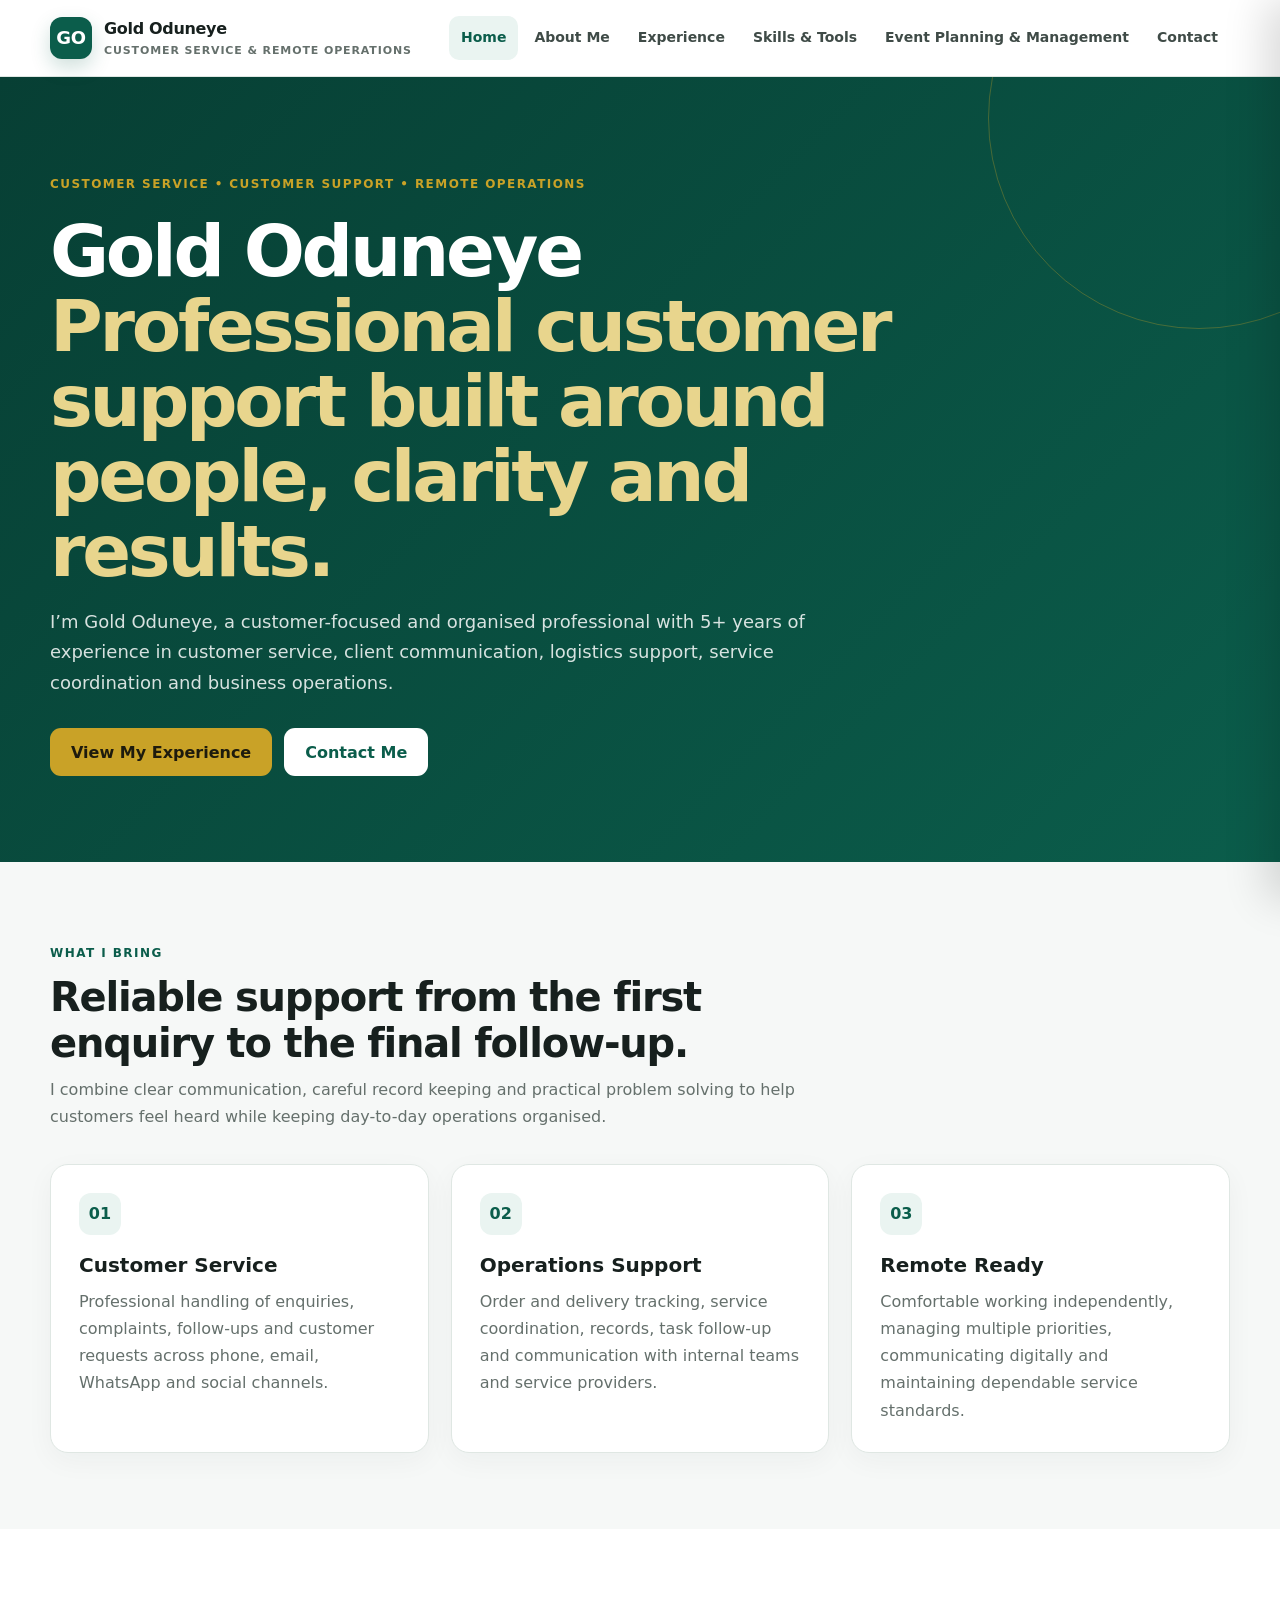
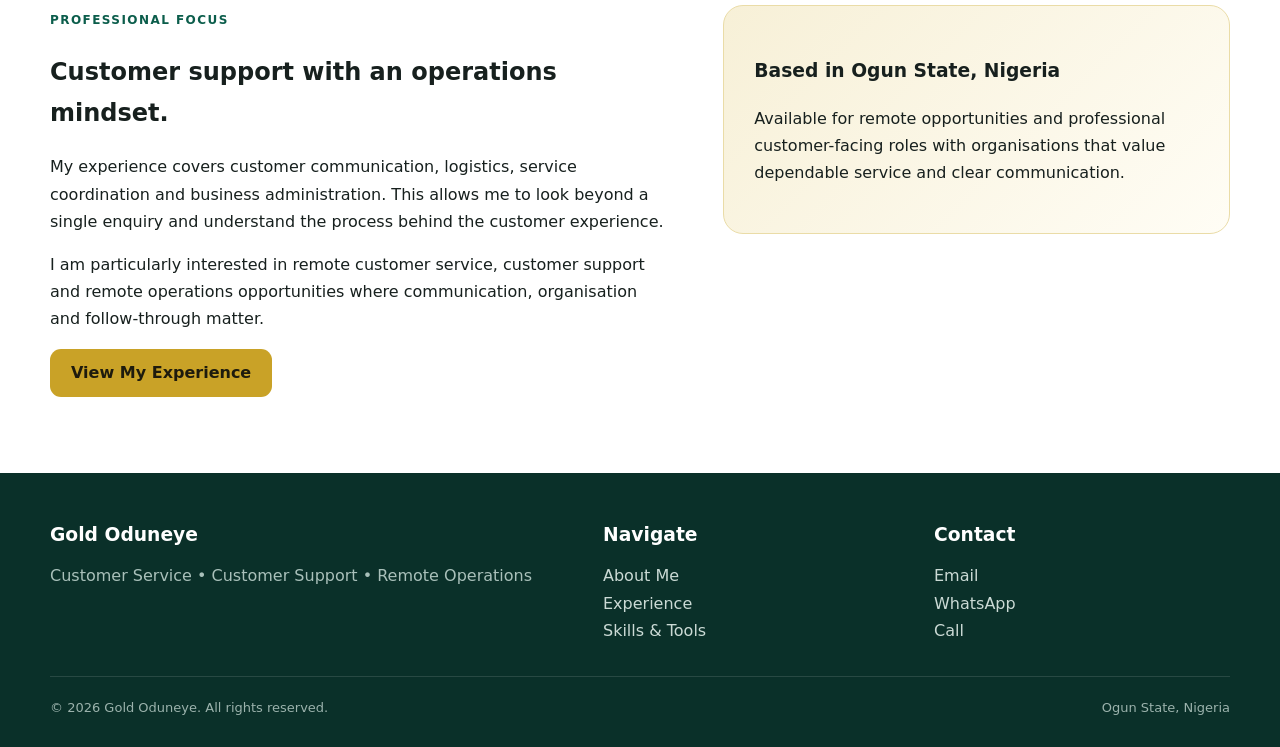
==== commit 0557e46d: "Add files via upload" ====
--- a/index.html
+++ b/index.html
@@ -1 +1,90 @@
-<!doctype html><html><head><meta charset="utf-8"><meta name="viewport" content="width=device-width,initial-scale=1"><title>Gold Oduneye | Professional Portfolio</title><link rel="stylesheet" href="style.css"></head><body><header><div class="nav"><a class="brand" href="index.html">Gold Oduneye</a><nav><a class="active" href="index.html">Home</a><a class="" href="about.html">About Me</a><a class="" href="experience.html">Experience</a><a class="" href="skills.html">Skills &amp; Tools</a><a class="" href="event-planning.html">Event Planning &amp; Management</a><a class="" href="contact.html">Contact</a></nav></div></header><main class="hero"><p class="eyebrow">CUSTOMER SERVICE • CUSTOMER SUPPORT • REMOTE OPERATIONS</p><h1>Gold Oduneye</h1><p class="lead">Customer-focused and highly organized professional with 5+ years of experience in customer service, client communication, logistics support, service coordination and business operations.</p><div class="actions"><a class="button" href="experience.html">View My Experience</a><a class="button secondary" href="contact.html">Contact Me</a></div></main><section class="cards"><article><h2>Customer Service</h2><p>Clear communication, patient support, complaint handling and thoughtful customer follow-up.</p></article><article><h2>Operations</h2><p>Order and delivery tracking, service coordination, record keeping and day-to-day business support.</p></article><article><h2>Remote Ready</h2><p>Comfortable working independently across WhatsApp, email, phone, social media and digital tools.</p></article></section><footer>© 2026 Gold Oduneye · Professional Customer Service Portfolio</footer></body></html>+<!doctype html>
+<html lang="en">
+<head>
+<meta charset="utf-8">
+<meta name="viewport" content="width=device-width, initial-scale=1, viewport-fit=cover">
+<meta name="description" content="I’m Gold Oduneye, a customer-focused and organised professional with 5+ years of experience in customer service, client communication, logistics support, service coordination and business operations.">
+<meta name="theme-color" content="#0b5d4b">
+<title>Gold Oduneye | Customer Service & Remote Operations</title>
+<link rel="stylesheet" href="style.css">
+</head>
+<body>
+<header class="site-header">
+  <div class="container header-inner">
+    <a class="brand" href="index.html" aria-label="Gold Oduneye Home">
+      <span class="brand-mark">GO</span><span>Gold Oduneye<small>Customer Service & Remote Operations</small></span>
+    </a>
+    <nav class="desktop-nav" aria-label="Main navigation"><a href="index.html" class="active">Home</a><a href="about.html" class="">About Me</a><a href="experience.html" class="">Experience</a><a href="skills.html" class="">Skills & Tools</a><a href="event-planning.html" class="">Event Planning & Management</a><a href="contact.html" class="">Contact</a></nav>
+    <button class="menu-btn" data-menu-open aria-label="Open navigation menu" aria-controls="mobile-drawer">☰</button>
+  </div>
+</header>
+<div class="drawer-overlay" data-overlay></div>
+<aside class="drawer" id="mobile-drawer" data-drawer aria-label="Mobile navigation">
+  <div class="drawer-top"><strong>Menu</strong><button class="drawer-close" data-menu-close aria-label="Close navigation menu">×</button></div>
+  <nav><a href="index.html" class="active">Home</a><a href="about.html" class="">About Me</a><a href="experience.html" class="">Experience</a><a href="skills.html" class="">Skills & Tools</a><a href="event-planning.html" class="">Event Planning & Management</a><a href="contact.html" class="">Contact</a></nav>
+</aside>
+
+<section class="hero">
+  <div class="container">
+    <span class="eyebrow">Customer Service • Customer Support • Remote Operations</span>
+    <h1>Gold Oduneye<br><span>Professional customer support built around people, clarity and results.</span></h1>
+    <p>I’m Gold Oduneye, a customer-focused and organised professional with 5+ years of experience in customer service, client communication, logistics support, service coordination and business operations.</p>
+    <div class="hero-actions"><a class="btn btn-primary" href="experience.html">View My Experience</a><a class="btn btn-light" href="contact.html">Contact Me</a></div>
+  </div>
+</section>
+
+<section class="section">
+  <div class="container">
+    <div class="section-head">
+      <span class="eyebrow" style="color:var(--emerald)">What I bring</span>
+      <h2>Reliable support from the first enquiry to the final follow-up.</h2>
+      <p>I combine clear communication, careful record keeping and practical problem solving to help customers feel heard while keeping day-to-day operations organised.</p>
+    </div>
+    <div class="grid-3">
+      <article class="card"><div class="icon">01</div><h3>Customer Service</h3><p>Professional handling of enquiries, complaints, follow-ups and customer requests across phone, email, WhatsApp and social channels.</p></article>
+      <article class="card"><div class="icon">02</div><h3>Operations Support</h3><p>Order and delivery tracking, service coordination, records, task follow-up and communication with internal teams and service providers.</p></article>
+      <article class="card"><div class="icon">03</div><h3>Remote Ready</h3><p>Comfortable working independently, managing multiple priorities, communicating digitally and maintaining dependable service standards.</p></article>
+    </div>
+  </div>
+</section>
+<section class="section alt">
+  <div class="container split">
+    <div>
+      <span class="eyebrow" style="color:var(--emerald)">Professional focus</span>
+      <h2>Customer support with an operations mindset.</h2>
+      <p>My experience covers customer communication, logistics, service coordination and business administration. This allows me to look beyond a single enquiry and understand the process behind the customer experience.</p>
+      <p>I am particularly interested in remote customer service, customer support and remote operations opportunities where communication, organisation and follow-through matter.</p>
+      <a class="btn btn-primary" href="experience.html">View My Experience</a>
+    </div>
+    <div class="callout"><h3>Based in Ogun State, Nigeria</h3><p>Available for remote opportunities and professional customer-facing roles with organisations that value dependable service and clear communication.</p></div>
+  </div>
+</section>
+
+<footer class="footer">
+  <div class="container">
+    <div class="footer-grid">
+      <div><h3>Gold Oduneye</h3><p>Customer Service • Customer Support • Remote Operations</p></div>
+      <div><h3>Navigate</h3><p><a href="about.html">About Me</a><br><a href="experience.html">Experience</a><br><a href="skills.html">Skills & Tools</a></p></div>
+      <div><h3>Contact</h3><p><a href="mailto:gbemisolaoduneye01@gmail.com">Email</a><br><a href="https://wa.me/2348124260037">WhatsApp</a><br><a href="tel:+2349034512364">Call</a></p></div>
+    </div>
+    <div class="footer-bottom"><span>© 2026 Gold Oduneye. All rights reserved.</span><span>Ogun State, Nigeria</span></div>
+  </div>
+</footer>
+
+<script>
+(function(){
+  const openBtn=document.querySelector('[data-menu-open]');
+  const closeBtn=document.querySelector('[data-menu-close]');
+  const drawer=document.querySelector('[data-drawer]');
+  const overlay=document.querySelector('[data-overlay]');
+  function open(){drawer.classList.add('open');overlay.classList.add('open');document.body.style.overflow='hidden';}
+  function close(){drawer.classList.remove('open');overlay.classList.remove('open');document.body.style.overflow='';}
+  if(openBtn) openBtn.addEventListener('click',open);
+  if(closeBtn) closeBtn.addEventListener('click',close);
+  if(overlay) overlay.addEventListener('click',close);
+  document.querySelectorAll('[data-drawer] a').forEach(a=>a.addEventListener('click',close));
+  document.addEventListener('keydown',e=>{if(e.key==='Escape')close()});
+})();
+</script>
+
+</body></html>
--- a/style.css
+++ b/style.css
@@ -1 +1,122 @@
-*{box-sizing:border-box}body{margin:0;font-family:Arial,Helvetica,sans-serif;color:#172033;background:#f7f8fb;line-height:1.7}header{background:#0d1b35;color:#fff;position:sticky;top:0;z-index:10}.nav{max-width:1120px;margin:auto;padding:15px 22px;display:flex;align-items:center;justify-content:space-between;gap:18px}.brand{color:#d8b25a;text-decoration:none;font-weight:800;font-size:20px}nav{display:flex;gap:4px;flex-wrap:wrap;justify-content:flex-end}nav a{color:#eef2f8;text-decoration:none;padding:7px 10px;border-radius:7px;font-size:13px}nav a:hover,nav a.active{background:#d8b25a;color:#0d1b35}.hero,.page{max-width:1000px;margin:auto}.hero{text-align:center;padding:105px 24px 80px}.page{padding:70px 24px 90px;min-height:calc(100vh - 100px)}.eyebrow{color:#a47a20;font-size:12px;font-weight:800;letter-spacing:2px}.hero h1,.page h1{font-size:clamp(38px,7vw,64px);line-height:1.1;margin:12px 0}.page h1{font-size:44px}.lead{font-size:19px;max-width:780px;margin:20px auto;color:#526078}.actions{margin-top:30px;display:flex;justify-content:center;gap:12px;flex-wrap:wrap}.button{display:inline-block;padding:12px 22px;background:#0d1b35;color:white;text-decoration:none;border-radius:8px;font-weight:700}.button.secondary{background:#d8b25a;color:#0d1b35}.cards{max-width:1100px;margin:0 auto 70px;padding:0 22px;display:grid;grid-template-columns:repeat(auto-fit,minmax(220px,1fr));gap:18px}.cards article,.timeline article,.contact,.note{background:white;border:1px solid #e4e7ee;border-radius:12px;padding:24px;box-shadow:0 5px 20px #0d1b3508}.page h2{color:#0d1b35;margin-bottom:6px}.timeline{display:grid;gap:20px}.timeline span{color:#a47a20;font-weight:700}.timeline ul{padding-left:20px}.tags{display:flex;flex-wrap:wrap;gap:10px;margin:25px 0 45px}.tags span{background:white;border:1px solid #e1e5ec;padding:9px 13px;border-radius:30px}.contact{max-width:650px}.contact p{padding:12px 0;border-bottom:1px solid #edf0f5}.contact a{color:#8a6519}footer{text-align:center;background:#0d1b35;color:#dce2ed;padding:24px;font-size:13px}@media(max-width:800px){.nav{align-items:flex-start;flex-direction:column}nav{justify-content:flex-start}.hero{padding-top:65px}.page{padding-top:50px}.page h1{font-size:38px}}+
+:root{
+  --emerald:#0b5d4b;
+  --emerald-dark:#073f34;
+  --emerald-soft:#eaf4f1;
+  --gold:#c9a227;
+  --gold-soft:#f7f0d7;
+  --ink:#17201e;
+  --muted:#65706c;
+  --line:#dfe7e3;
+  --surface:#ffffff;
+  --bg:#f6f8f7;
+  --shadow:0 18px 45px rgba(7,63,52,.10);
+  --radius:18px;
+  --max:1180px;
+}
+*{box-sizing:border-box}
+html{scroll-behavior:smooth}
+body{
+  margin:0;
+  font-family:Inter,ui-sans-serif,system-ui,-apple-system,BlinkMacSystemFont,"Segoe UI",sans-serif;
+  color:var(--ink); background:var(--bg); line-height:1.7;
+}
+a{color:inherit;text-decoration:none}
+img{max-width:100%}
+.container{width:min(var(--max),calc(100% - 40px));margin:auto}
+.site-header{
+  position:sticky;top:0;z-index:1000;background:rgba(255,255,255,.96);
+  backdrop-filter:blur(12px);border-bottom:1px solid var(--line);
+}
+.header-inner{height:76px;display:flex;align-items:center;justify-content:space-between;gap:24px}
+.brand{display:flex;align-items:center;gap:12px;font-weight:800;letter-spacing:-.02em}
+.brand-mark{
+  width:42px;height:42px;border-radius:12px;background:var(--emerald);color:white;
+  display:grid;place-items:center;font-weight:900;font-size:18px;
+  box-shadow:0 8px 20px rgba(11,93,75,.2)
+}
+.brand small{display:block;color:var(--muted);font-weight:600;font-size:11px;letter-spacing:.08em;text-transform:uppercase}
+.desktop-nav{display:flex;align-items:center;gap:4px}
+.desktop-nav a{padding:10px 12px;border-radius:10px;font-size:14px;font-weight:700;color:#3f4b47}
+.desktop-nav a:hover,.desktop-nav a.active{background:var(--emerald-soft);color:var(--emerald)}
+.menu-btn{
+  display:none;border:1px solid var(--line);background:white;width:44px;height:44px;
+  border-radius:12px;cursor:pointer;color:var(--emerald);font-size:21px
+}
+.drawer-overlay{
+  position:fixed;inset:0;background:rgba(0,0,0,.38);z-index:1090;
+  opacity:0;pointer-events:none;transition:.25s
+}
+.drawer{
+  position:fixed;top:0;right:-330px;width:min(330px,88vw);height:100vh;background:white;
+  z-index:1100;padding:24px;box-shadow:-15px 0 40px rgba(0,0,0,.14);transition:.28s;
+  overflow:auto
+}
+.drawer.open{right:0}.drawer-overlay.open{opacity:1;pointer-events:auto}
+.drawer-top{display:flex;align-items:center;justify-content:space-between;margin-bottom:28px}
+.drawer-close{border:0;background:var(--emerald-soft);color:var(--emerald);width:40px;height:40px;border-radius:10px;font-size:22px;cursor:pointer}
+.drawer nav a{display:block;padding:15px 14px;border-bottom:1px solid var(--line);font-weight:750}
+.drawer nav a.active{color:var(--emerald);background:var(--emerald-soft);border-radius:10px;border-bottom-color:transparent}
+.hero{
+  background:linear-gradient(135deg,var(--emerald-dark),var(--emerald));
+  color:white;padding:92px 0 86px;position:relative;overflow:hidden
+}
+.hero:after{content:"";position:absolute;width:420px;height:420px;border:1px solid rgba(201,162,39,.32);border-radius:50%;right:-130px;top:-170px}
+.eyebrow{display:inline-flex;gap:8px;align-items:center;color:var(--gold);font-weight:800;font-size:12px;letter-spacing:.12em;text-transform:uppercase}
+.hero h1{font-size:clamp(40px,6vw,72px);line-height:1.04;letter-spacing:-.045em;margin:18px 0 18px;max-width:850px}
+.hero h1 span{color:#e8d58d}
+.hero p{font-size:18px;max-width:760px;color:rgba(255,255,255,.84);margin:0}
+.hero-actions{display:flex;flex-wrap:wrap;gap:12px;margin-top:30px}
+.btn{display:inline-flex;align-items:center;justify-content:center;min-height:48px;padding:0 20px;border-radius:11px;font-weight:800;border:1px solid transparent;transition:.2s}
+.btn-primary{background:var(--gold);color:#1e1b0d}.btn-primary:hover{transform:translateY(-2px)}
+.btn-light{background:white;color:var(--emerald)}.btn-outline{border-color:rgba(255,255,255,.35);color:white}
+.page-hero{background:linear-gradient(135deg,var(--emerald-dark),var(--emerald));color:white;padding:62px 0}
+.page-hero h1{font-size:clamp(34px,5vw,52px);line-height:1.08;margin:10px 0 12px;letter-spacing:-.035em}
+.page-hero p{max-width:760px;color:rgba(255,255,255,.82);font-size:17px;margin:0}
+.section{padding:76px 0}.section.alt{background:white}
+.section-head{max-width:760px;margin-bottom:34px}
+.section-head h2{font-size:clamp(28px,4vw,40px);line-height:1.15;margin:8px 0 10px;letter-spacing:-.03em}
+.section-head p{color:var(--muted);margin:0}
+.grid-3{display:grid;grid-template-columns:repeat(3,1fr);gap:22px}
+.grid-2{display:grid;grid-template-columns:repeat(2,1fr);gap:22px}
+.card{
+  background:white;border:1px solid var(--line);border-radius:var(--radius);padding:28px;box-shadow:0 8px 28px rgba(10,50,40,.045)
+}
+.card h3{margin:0 0 10px;font-size:20px;line-height:1.25}.card p{margin:0;color:var(--muted)}
+.card .kicker{color:var(--emerald);font-size:12px;font-weight:850;letter-spacing:.09em;text-transform:uppercase;margin-bottom:12px}
+.icon{width:42px;height:42px;border-radius:12px;background:var(--emerald-soft);color:var(--emerald);display:grid;place-items:center;font-weight:900;margin-bottom:18px}
+.split{display:grid;grid-template-columns:1.1fr .9fr;gap:54px;align-items:start}
+.list{display:grid;gap:14px;padding:0;margin:0;list-style:none}
+.list li{position:relative;padding-left:25px;color:#4d5955}.list li:before{content:"";position:absolute;left:0;top:.7em;width:8px;height:8px;border-radius:50%;background:var(--gold)}
+.timeline{position:relative;padding-left:26px}.timeline:before{content:"";position:absolute;left:6px;top:8px;bottom:8px;width:2px;background:var(--line)}
+.role{position:relative;padding:0 0 38px}.role:last-child{padding-bottom:0}
+.role:before{content:"";position:absolute;left:-26px;top:7px;width:14px;height:14px;border-radius:50%;background:var(--gold);border:4px solid var(--bg)}
+.role h3{margin:0;font-size:22px}.role .meta{color:var(--emerald);font-weight:800;font-size:14px;margin:4px 0 12px}
+.role p{color:var(--muted);margin:0 0 12px}
+.tag-list{display:flex;flex-wrap:wrap;gap:9px}.tag{padding:8px 12px;border-radius:999px;background:var(--emerald-soft);color:var(--emerald);font-weight:750;font-size:13px}
+.tool-groups{display:grid;grid-template-columns:repeat(2,1fr);gap:20px}
+.tool-group{background:white;border:1px solid var(--line);border-radius:16px;padding:24px}
+.tool-group h3{margin:0 0 14px;font-size:18px}
+.callout{background:linear-gradient(135deg,#f7f0d7,#fffdf5);border:1px solid #eadca7;border-radius:20px;padding:30px}
+.contact-grid{display:grid;grid-template-columns:repeat(2,1fr);gap:18px}
+.contact-item{display:flex;gap:16px;align-items:flex-start;padding:22px;background:white;border:1px solid var(--line);border-radius:16px}
+.contact-item strong{display:block;margin-bottom:3px}.contact-item span{color:var(--muted);word-break:break-word}
+.footer{background:#0a3029;color:#dce9e5;padding:46px 0 28px}
+.footer-grid{display:grid;grid-template-columns:1.4fr .8fr .8fr;gap:35px}
+.footer h3{color:white;margin:0 0 12px}.footer p{color:#a9c0ba;margin:0}.footer a{color:#cbdad5}.footer a:hover{color:#fff}
+.footer-bottom{border-top:1px solid rgba(255,255,255,.12);margin-top:32px;padding-top:20px;color:#9bb2ac;font-size:13px;display:flex;justify-content:space-between;gap:15px}
+@media(max-width:900px){
+  .desktop-nav{display:none}.menu-btn{display:block}
+  .grid-3{grid-template-columns:1fr 1fr}.split{grid-template-columns:1fr;gap:35px}
+  .footer-grid{grid-template-columns:1fr 1fr}
+}
+@media(max-width:620px){
+  .container{width:min(var(--max),calc(100% - 28px))}
+  .header-inner{height:68px}.brand-mark{width:38px;height:38px}.brand small{font-size:9px}
+  .hero{padding:68px 0 62px}.hero h1{font-size:43px}.hero p{font-size:16px}
+  .page-hero{padding:48px 0}.page-hero h1{font-size:36px}
+  .section{padding:56px 0}.grid-3,.grid-2,.tool-groups,.contact-grid{grid-template-columns:1fr}
+  .card{padding:23px}.footer-grid{grid-template-columns:1fr}.footer-bottom{flex-direction:column}
+  .hero-actions .btn{width:100%}
+}
+@media(prefers-reduced-motion:reduce){html{scroll-behavior:auto}.btn,.drawer,.drawer-overlay{transition:none}}
